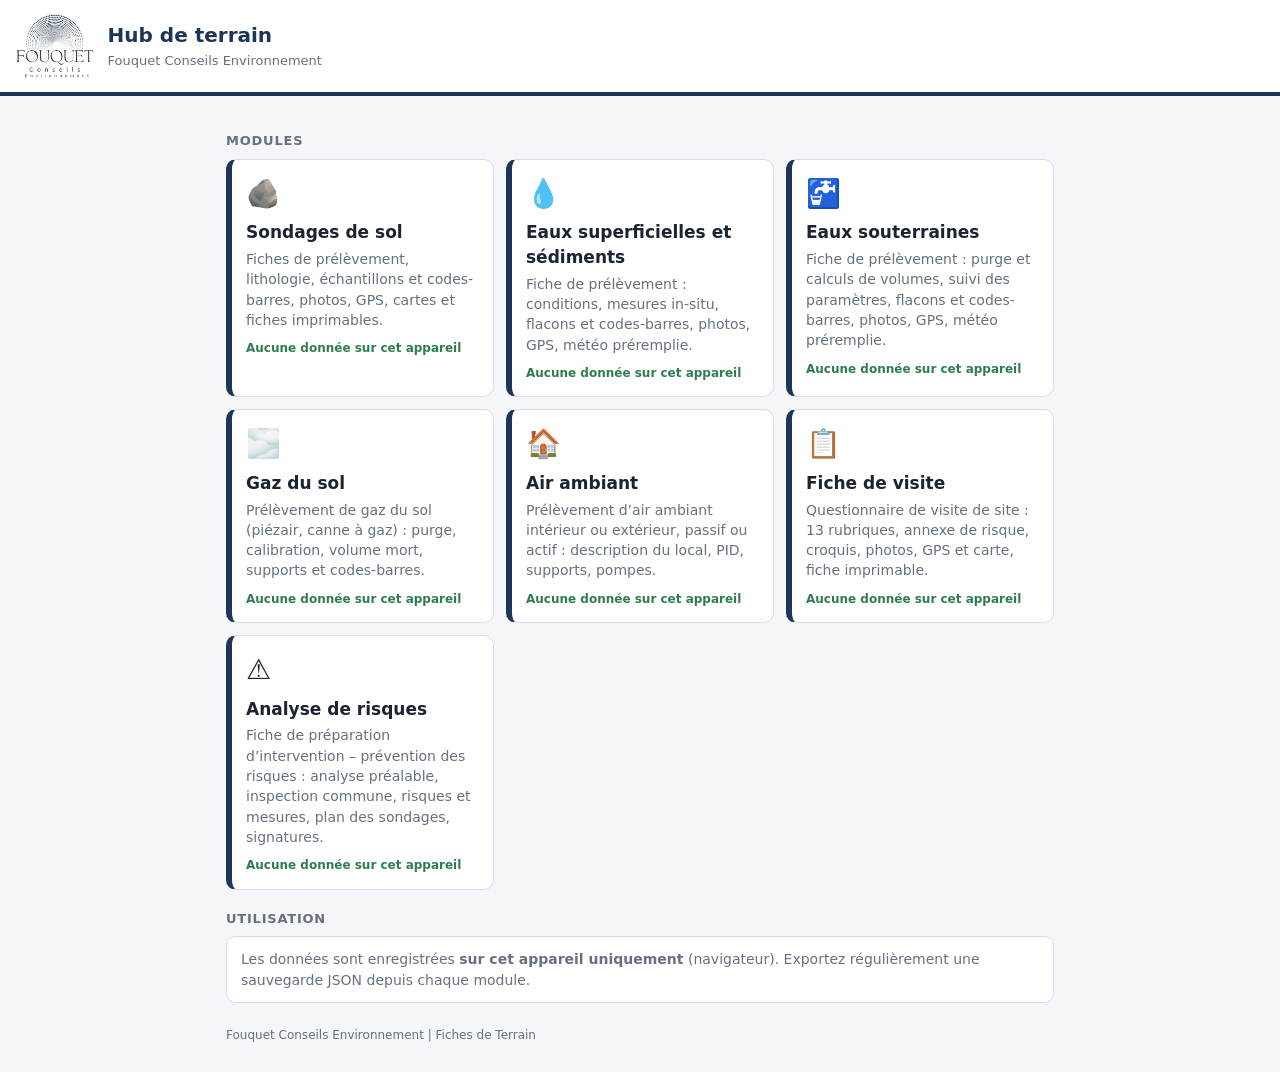
==== index.html @ 26f2968e "Update index.html" ====
<!doctype html>
<html lang="fr"><head><meta charset="utf-8">
<meta name="viewport" content="width=device-width, initial-scale=1, viewport-fit=cover">
<title>Fouquet Terrain – Hub</title>
<meta name="theme-color" content="#1d3557">
<link rel="manifest" href="manifest.webmanifest">
<link rel="icon" href="assets/icon-192.png">
<link rel="apple-touch-icon" href="assets/icon-192.png">
<style>
:root{--bg:#f4f6f9;--cd:#fff;--tx:#1b2430;--mu:#66707f;--ac:#1d3557;--bd:#d8dee8;--ok:#2f7d4f;box-sizing:border-box}
@media (prefers-color-scheme:dark){:root{--bg:#12161c;--cd:#1b222c;--tx:#e8ecf2;--mu:#98a3b3;--ac:#8fb0e0;--bd:#2c3644;--ok:#6cc08b}}
*{box-sizing:border-box}
body{margin:0;background:var(--bg);color:var(--tx);font:16px/1.45 system-ui,-apple-system,"Segoe UI",Roboto,sans-serif;padding:env(safe-area-inset-top,0) 0 env(safe-area-inset-bottom,0)}
header{background:#fff;border-bottom:4px solid #1d3557;padding:14px 16px;display:flex;align-items:center;gap:14px}
header img{height:64px;width:auto}
header h1{font-size:20px;margin:0;color:#1d3557}header p{margin:2px 0 0;font-size:13px;color:#66707f}
main{max-width:860px;margin:0 auto;padding:16px}
h2{font-size:13px;letter-spacing:.06em;text-transform:uppercase;color:var(--mu);margin:20px 0 8px}
.g{display:grid;grid-template-columns:repeat(auto-fill,minmax(250px,1fr));gap:12px}
.card{display:block;background:var(--cd);border:1px solid var(--bd);border-left:6px solid var(--ac);border-radius:10px;padding:14px;color:inherit;text-decoration:none}
a.card:active,a.card:hover{border-color:var(--ac);box-shadow:0 2px 10px #0002}
.card .i{font-size:28px}.card h3{margin:6px 0 4px;font-size:17px}.card p{margin:0;font-size:14px;color:var(--mu)}
.card .s{margin-top:10px;font-size:12px;font-weight:700;color:var(--ok)}
.card.off{opacity:.6;border-left-color:var(--bd);cursor:default}.card.off .s{color:var(--mu)}
.info{background:var(--cd);border:1px solid var(--bd);border-radius:10px;padding:12px 14px;font-size:14px;color:var(--mu)}
button{font:inherit;background:var(--ac);color:#fff;border:0;border-radius:8px;padding:10px 14px;font-weight:600;cursor:pointer;margin-top:8px}
@media (prefers-color-scheme:dark){button{color:#12161c}}
footer{max-width:860px;margin:0 auto;padding:8px 16px 28px;font-size:12px;color:var(--mu)}
</style></head><body>
<header><img src="assets/logo.jpg" alt="Fouquet Conseils Environnement"><div><h1>Hub de terrain</h1><p>Fouquet Conseils Environnement</p></div></header>
<main>
  <h2>Modules</h2>
  <div class="g" id="mods"></div>
  <h2>Utilisation</h2>
  <div class="info">
    Les données sont enregistrées <b>sur cet appareil uniquement</b> (navigateur). Exportez régulièrement une sauvegarde JSON depuis chaque module.
    <div id="inst" hidden><button id="ib">Installer sur l’écran d’accueil</button></div>
    <div id="ios" hidden style="margin-top:8px">iPhone / iPad : bouton Partager, puis « Sur l’écran d’accueil ».</div>
  </div>
</main>
<footer id="ft">Fouquet Conseils Environnement | Fiches de Terrain</footer>
<script>
/* Pour ajouter un module : un objet dans MODULES (+ voir README, section « Ajouter un module »). */
const MODULES=[
 {titre:'Sondages de sol',icone:'🪨',desc:'Fiches de prélèvement, lithologie, échantillons et codes-barres, photos, GPS, cartes et fiches imprimables.',url:'sol/',etat:'ok',stats:()=>{try{const d=JSON.parse(localStorage.getItem('rs1'));return d?`${d.p.length} projet(s) · ${d.s.length} sondage(s) sur cet appareil`:'Aucune donnée sur cet appareil'}catch(e){return''}}},
 {titre:'Eaux superficielles et sédiments',icone:'💧',desc:'Fiche de prélèvement : conditions, mesures in-situ, flacons et codes-barres, photos, GPS, météo préremplie.',url:'eaux-sed/',etat:'ok',stats:()=>{try{const d=JSON.parse(localStorage.getItem('eaux1'));return d?`${d.p.length} projet(s) · ${d.f.length} fiche(s) sur cet appareil`:'Aucune donnée sur cet appareil'}catch(e){return''}}},
{titre:'Eaux souterraines',icone:'🚰',desc:'Fiche de prélèvement : purge et calculs de volumes, suivi des paramètres, flacons et codes-barres, photos, GPS, météo préremplie.',url:'eaux-sout/',etat:'ok',stats:()=>{try{const d=JSON.parse(localStorage.getItem('esout1'));return d?`${d.p.length} projet(s) · ${d.f.length} fiche(s) sur cet appareil`:'Aucune donnée sur cet appareil'}catch(e){return''}}},
{titre:'Gaz du sol',icone:'🌫️',desc:'Prélèvement de gaz du sol (piézair, canne à gaz) : purge, calibration, volume mort, supports et codes-barres.',url:'gaz-sol/',etat:'ok',stats:()=>{try{const d=JSON.parse(localStorage.getItem('gsol1'));return d?`${d.p.length} projet(s) · ${d.f.length} fiche(s) sur cet appareil`:'Aucune donnée sur cet appareil'}catch(e){return''}}},
{titre:'Air ambiant',icone:'🏠',desc:'Prélèvement d’air ambiant intérieur ou extérieur, passif ou actif : description du local, PID, supports, pompes.',url:'air-ambiant/',etat:'ok',stats:()=>{try{const d=JSON.parse(localStorage.getItem('air1'));return d?`${d.p.length} projet(s) · ${d.f.length} fiche(s) sur cet appareil`:'Aucune donnée sur cet appareil'}catch(e){return''}}},
  {titre:'Fiche de visite',icone:'📋',desc:'Questionnaire de visite de site : 13 rubriques, annexe de risque, croquis, photos, GPS et carte, fiche imprimable.',url:'visite/',etat:'ok',stats:()=>{try{const d=JSON.parse(localStorage.getItem('visite1'));return d?`${d.p.length} projet(s) · ${d.f.length} visite(s) sur cet appareil`:'Aucune donnée sur cet appareil'}catch(e){return''}}},
 {titre:'Analyse de risques',icone:'⚠️',desc:'Fiche de préparation d’intervention – prévention des risques : analyse préalable, inspection commune, risques et mesures, plan des sondages, signatures.',url:'analyse-risques/',etat:'ok',stats:()=>{try{const d=JSON.parse(localStorage.getItem('ar1'));return d?`${d.p.length} projet(s) · ${d.f.length} fiche(s) sur cet appareil`:'Aucune donnée sur cet appareil'}catch(e){return''}}},
];
document.getElementById('mods').innerHTML=MODULES.map(m=>{
  const on=m.etat==='ok',st=on?(m.stats?m.stats():'Disponible'):'À venir';
  return `<${on?`a href="${m.url}"`:'div'} class="card${on?'':' off'}"><div class="i">${m.icone}</div><h3>${m.titre}</h3><p>${m.desc}</p><div class="s">${st}</div></${on?'a':'div'}>`}).join('');
if(/iphone|ipad/i.test(navigator.userAgent)&&!navigator.standalone)document.getElementById('ios').hidden=false;
let dp;addEventListener('beforeinstallprompt',e=>{e.preventDefault();dp=e;document.getElementById('inst').hidden=false});
document.getElementById('ib').onclick=()=>dp&&dp.prompt();
if('serviceWorker' in navigator)navigator.serviceWorker.register('sw.js').catch(()=>{});
</script>
</body></html>
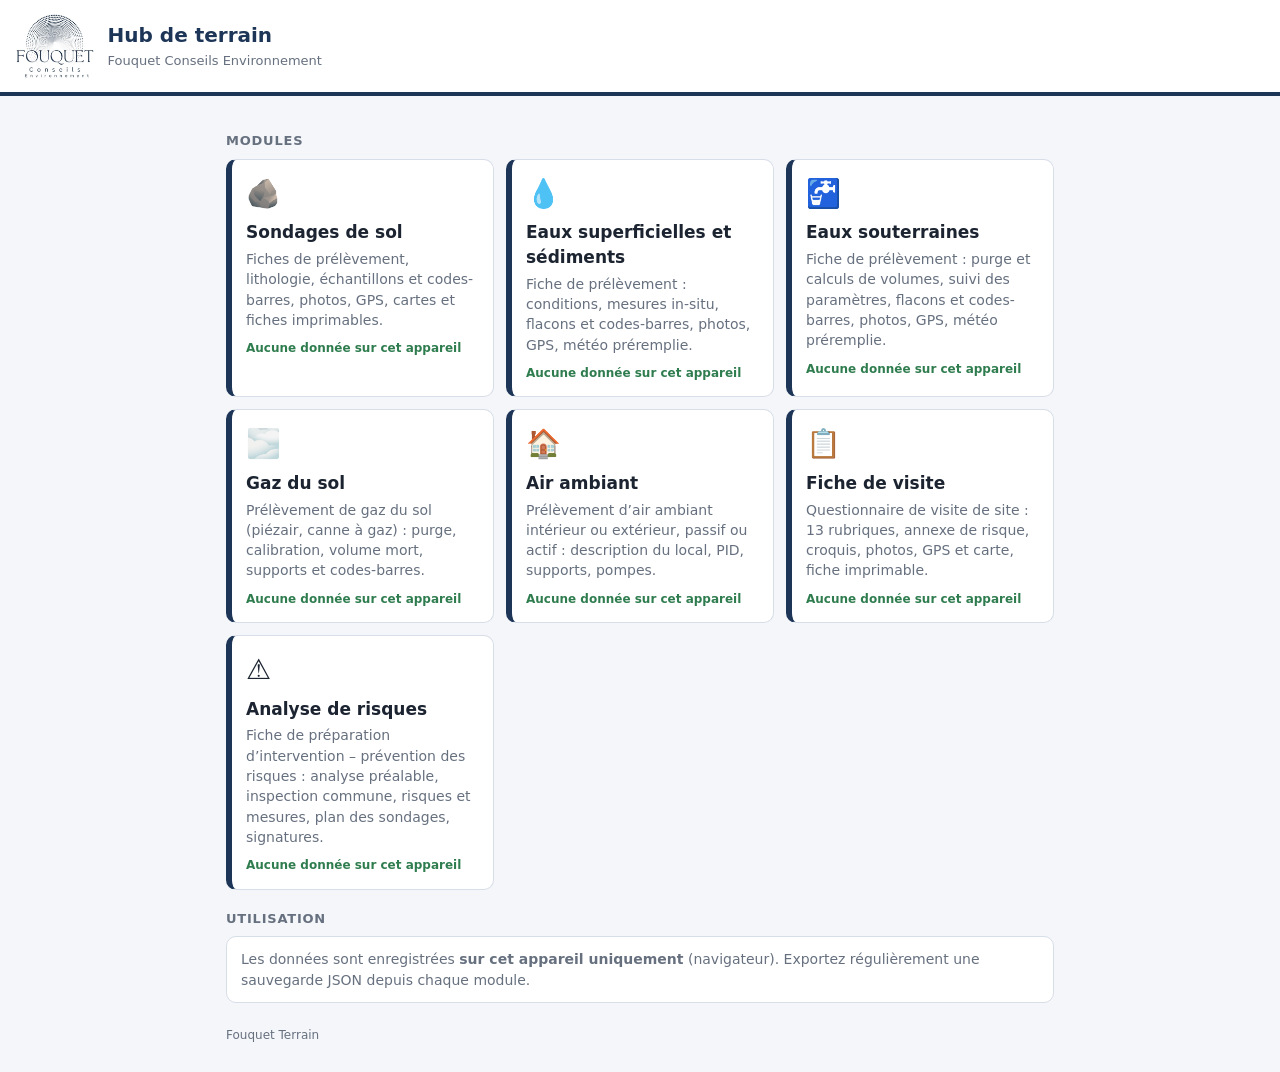
==== commit ad57c7e9: "Add files via upload" ====
--- a/index.html
+++ b/index.html
@@ -38,7 +38,7 @@
     <div id="ios" hidden style="margin-top:8px">iPhone / iPad : bouton Partager, puis « Sur l’écran d’accueil ».</div>
   </div>
 </main>
-<footer id="ft">Fouquet Conseils Environnement | Fiches de Terrain</footer>
+<footer id="ft">Fouquet Terrain</footer>
 <script>
 /* Pour ajouter un module : un objet dans MODULES (+ voir README, section « Ajouter un module »). */
 const MODULES=[
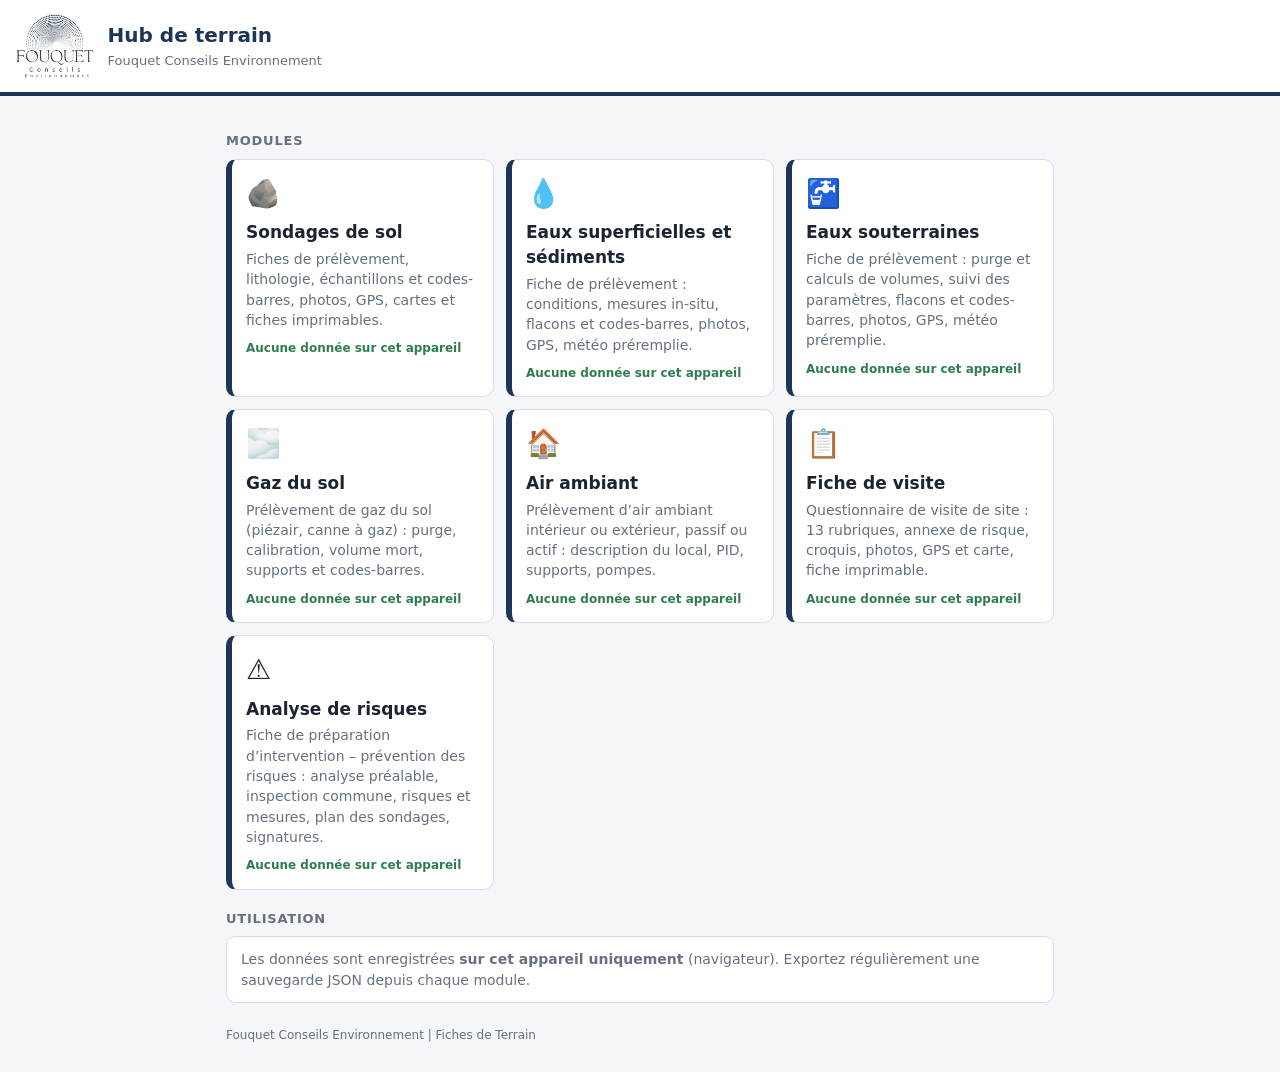
==== commit 6de43250: "Update index.html" ====
--- a/index.html
+++ b/index.html
@@ -38,7 +38,7 @@
     <div id="ios" hidden style="margin-top:8px">iPhone / iPad : bouton Partager, puis « Sur l’écran d’accueil ».</div>
   </div>
 </main>
-<footer id="ft">Fouquet Terrain</footer>
+<footer id="ft">Fouquet Conseils Environnement | Fiches de Terrain</footer>
 <script>
 /* Pour ajouter un module : un objet dans MODULES (+ voir README, section « Ajouter un module »). */
 const MODULES=[
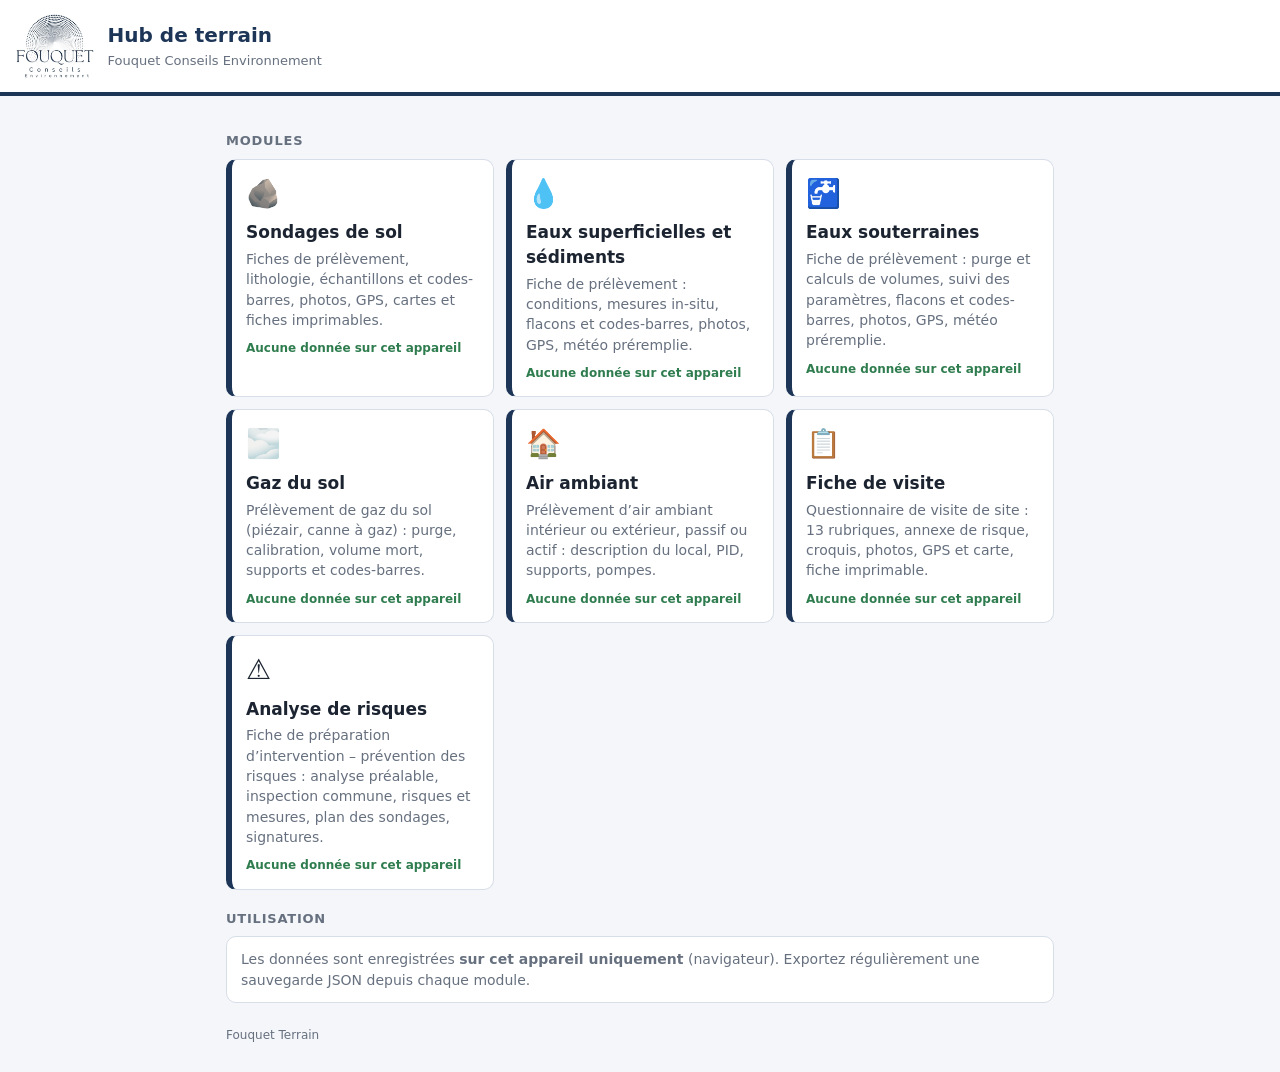
==== commit e9d912b4: "Add files via upload" ====
--- a/index.html
+++ b/index.html
@@ -38,7 +38,7 @@
     <div id="ios" hidden style="margin-top:8px">iPhone / iPad : bouton Partager, puis « Sur l’écran d’accueil ».</div>
   </div>
 </main>
-<footer id="ft">Fouquet Conseils Environnement | Fiches de Terrain</footer>
+<footer id="ft">Fouquet Terrain</footer>
 <script>
 /* Pour ajouter un module : un objet dans MODULES (+ voir README, section « Ajouter un module »). */
 const MODULES=[
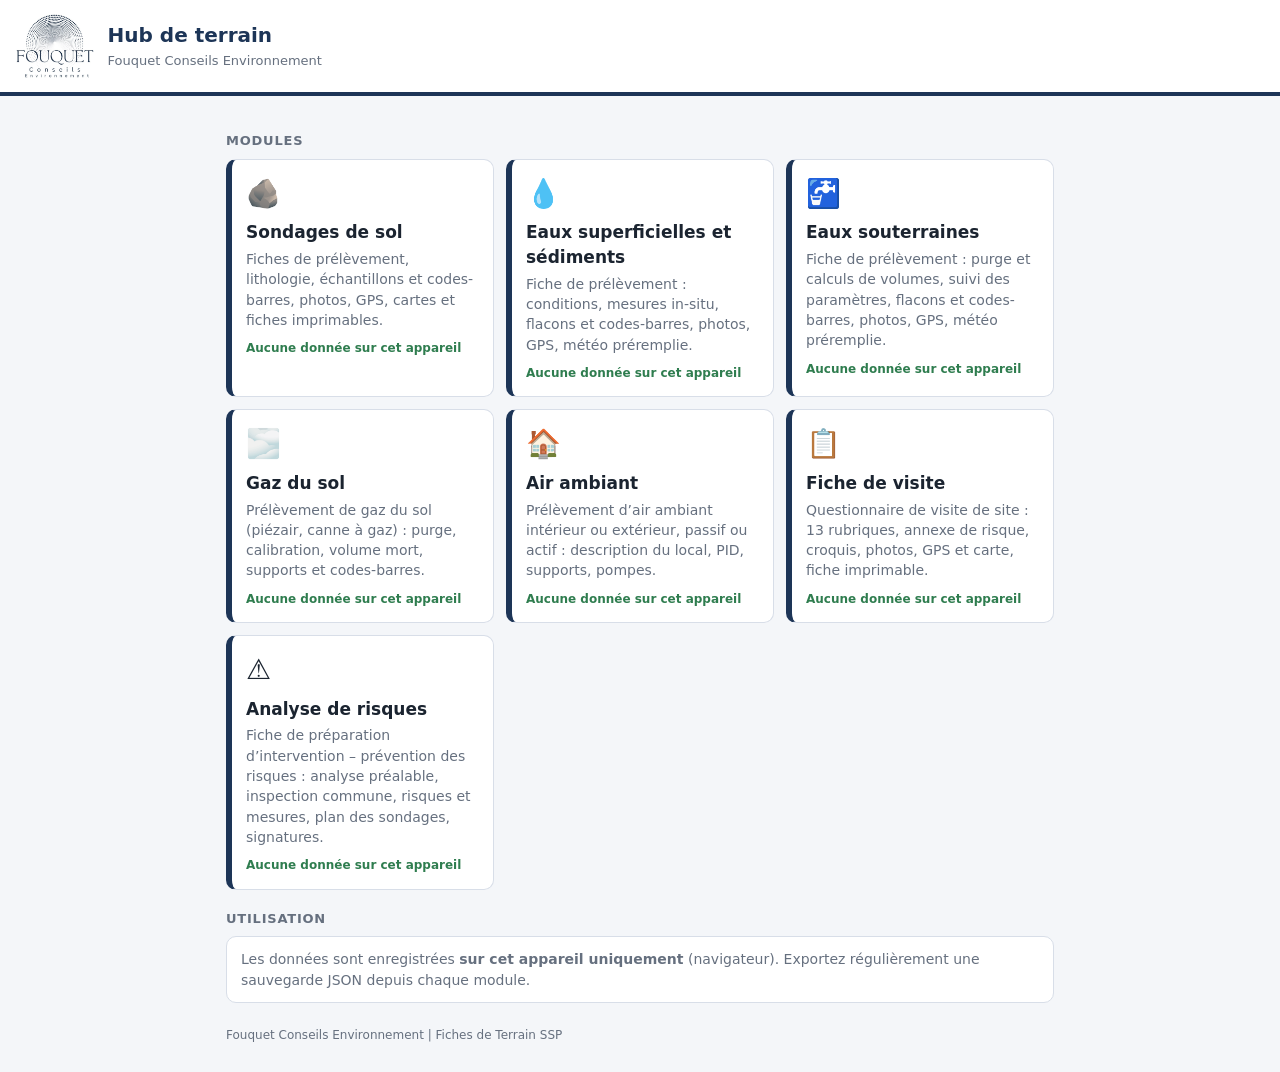
==== commit 7fe0dc71: "Update index.html" ====
--- a/index.html
+++ b/index.html
@@ -38,7 +38,7 @@
     <div id="ios" hidden style="margin-top:8px">iPhone / iPad : bouton Partager, puis « Sur l’écran d’accueil ».</div>
   </div>
 </main>
-<footer id="ft">Fouquet Terrain</footer>
+<footer id="ft">Fouquet Conseils Environnement | Fiches de Terrain SSP</footer>
 <script>
 /* Pour ajouter un module : un objet dans MODULES (+ voir README, section « Ajouter un module »). */
 const MODULES=[
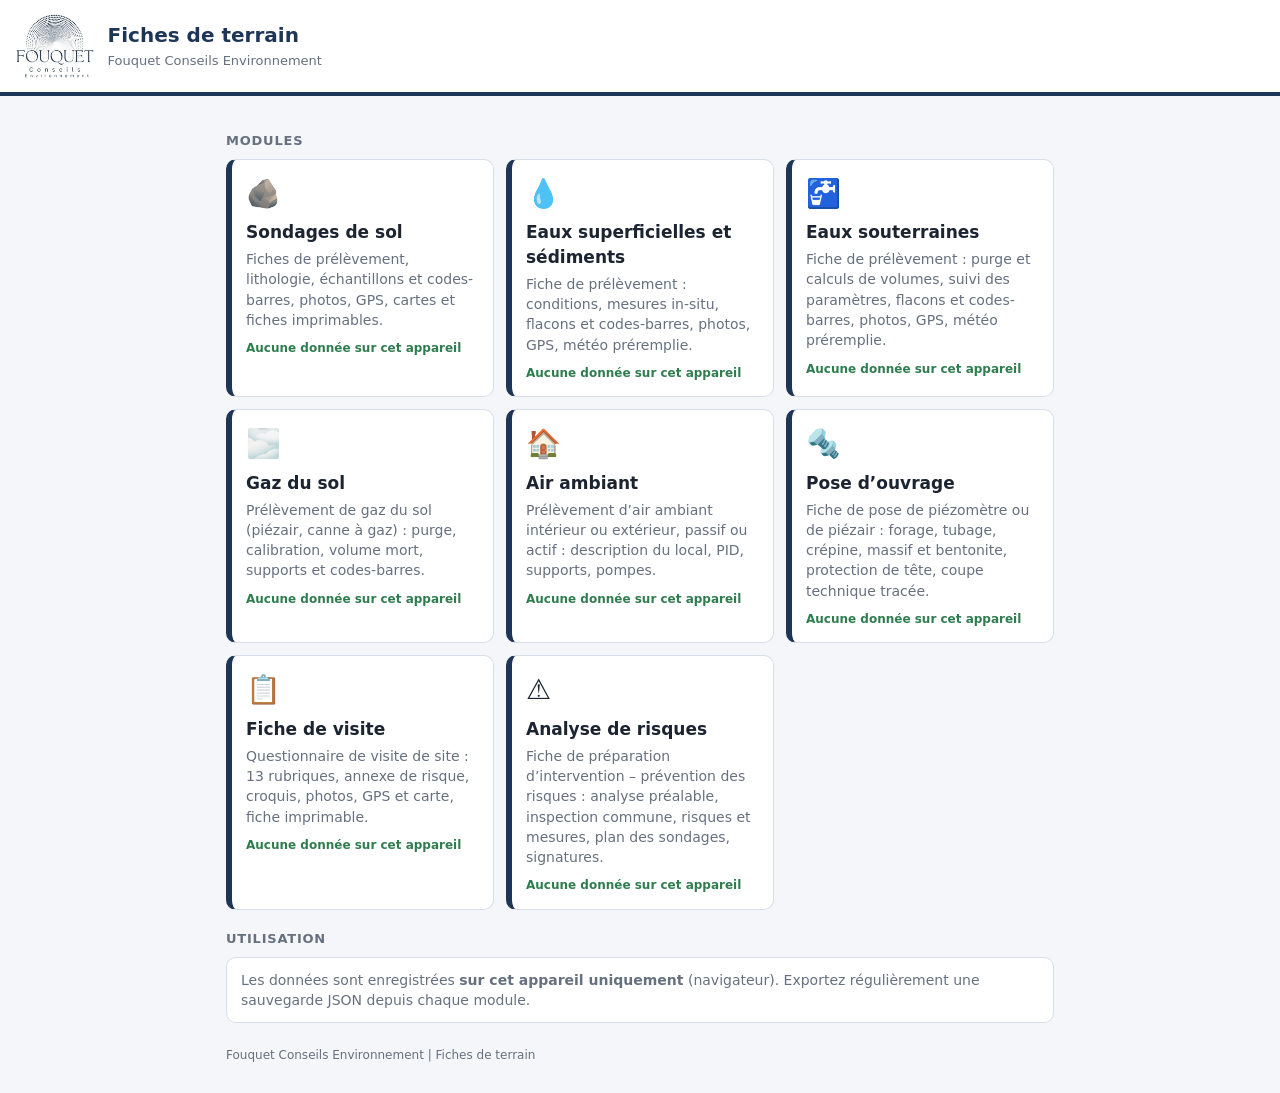
==== commit 7b8d3faa: "Add files via upload" ====
--- a/index.html
+++ b/index.html
@@ -1,7 +1,7 @@
 <!doctype html>
 <html lang="fr"><head><meta charset="utf-8">
 <meta name="viewport" content="width=device-width, initial-scale=1, viewport-fit=cover">
-<title>Fouquet Terrain – Hub</title>
+<title>Fouquet Conseils Environnement | Fiches de terrain</title>
 <meta name="theme-color" content="#1d3557">
 <link rel="manifest" href="manifest.webmanifest">
 <link rel="icon" href="assets/icon-192.png">
@@ -27,7 +27,7 @@
 @media (prefers-color-scheme:dark){button{color:#12161c}}
 footer{max-width:860px;margin:0 auto;padding:8px 16px 28px;font-size:12px;color:var(--mu)}
 </style></head><body>
-<header><img src="assets/logo.jpg" alt="Fouquet Conseils Environnement"><div><h1>Hub de terrain</h1><p>Fouquet Conseils Environnement</p></div></header>
+<header><img src="assets/logo.jpg" alt="Fouquet Conseils Environnement"><div><h1>Fiches de terrain</h1><p>Fouquet Conseils Environnement</p></div></header>
 <main>
   <h2>Modules</h2>
   <div class="g" id="mods"></div>
@@ -38,7 +38,7 @@
     <div id="ios" hidden style="margin-top:8px">iPhone / iPad : bouton Partager, puis « Sur l’écran d’accueil ».</div>
   </div>
 </main>
-<footer id="ft">Fouquet Conseils Environnement | Fiches de Terrain SSP</footer>
+<footer id="ft">Fouquet Conseils Environnement | Fiches de terrain</footer>
 <script>
 /* Pour ajouter un module : un objet dans MODULES (+ voir README, section « Ajouter un module »). */
 const MODULES=[
@@ -47,6 +47,7 @@
 {titre:'Eaux souterraines',icone:'🚰',desc:'Fiche de prélèvement : purge et calculs de volumes, suivi des paramètres, flacons et codes-barres, photos, GPS, météo préremplie.',url:'eaux-sout/',etat:'ok',stats:()=>{try{const d=JSON.parse(localStorage.getItem('esout1'));return d?`${d.p.length} projet(s) · ${d.f.length} fiche(s) sur cet appareil`:'Aucune donnée sur cet appareil'}catch(e){return''}}},
 {titre:'Gaz du sol',icone:'🌫️',desc:'Prélèvement de gaz du sol (piézair, canne à gaz) : purge, calibration, volume mort, supports et codes-barres.',url:'gaz-sol/',etat:'ok',stats:()=>{try{const d=JSON.parse(localStorage.getItem('gsol1'));return d?`${d.p.length} projet(s) · ${d.f.length} fiche(s) sur cet appareil`:'Aucune donnée sur cet appareil'}catch(e){return''}}},
 {titre:'Air ambiant',icone:'🏠',desc:'Prélèvement d’air ambiant intérieur ou extérieur, passif ou actif : description du local, PID, supports, pompes.',url:'air-ambiant/',etat:'ok',stats:()=>{try{const d=JSON.parse(localStorage.getItem('air1'));return d?`${d.p.length} projet(s) · ${d.f.length} fiche(s) sur cet appareil`:'Aucune donnée sur cet appareil'}catch(e){return''}}},
+{titre:'Pose d’ouvrage',icone:'🔩',desc:'Fiche de pose de piézomètre ou de piézair : forage, tubage, crépine, massif et bentonite, protection de tête, coupe technique tracée.',url:'pose-ouvrage/',etat:'ok',stats:()=>{try{const d=JSON.parse(localStorage.getItem('pz1'));return d?`${d.p.length} projet(s) · ${d.f.length} fiche(s) sur cet appareil`:'Aucune donnée sur cet appareil'}catch(e){return''}}},
   {titre:'Fiche de visite',icone:'📋',desc:'Questionnaire de visite de site : 13 rubriques, annexe de risque, croquis, photos, GPS et carte, fiche imprimable.',url:'visite/',etat:'ok',stats:()=>{try{const d=JSON.parse(localStorage.getItem('visite1'));return d?`${d.p.length} projet(s) · ${d.f.length} visite(s) sur cet appareil`:'Aucune donnée sur cet appareil'}catch(e){return''}}},
  {titre:'Analyse de risques',icone:'⚠️',desc:'Fiche de préparation d’intervention – prévention des risques : analyse préalable, inspection commune, risques et mesures, plan des sondages, signatures.',url:'analyse-risques/',etat:'ok',stats:()=>{try{const d=JSON.parse(localStorage.getItem('ar1'));return d?`${d.p.length} projet(s) · ${d.f.length} fiche(s) sur cet appareil`:'Aucune donnée sur cet appareil'}catch(e){return''}}},
 ];
